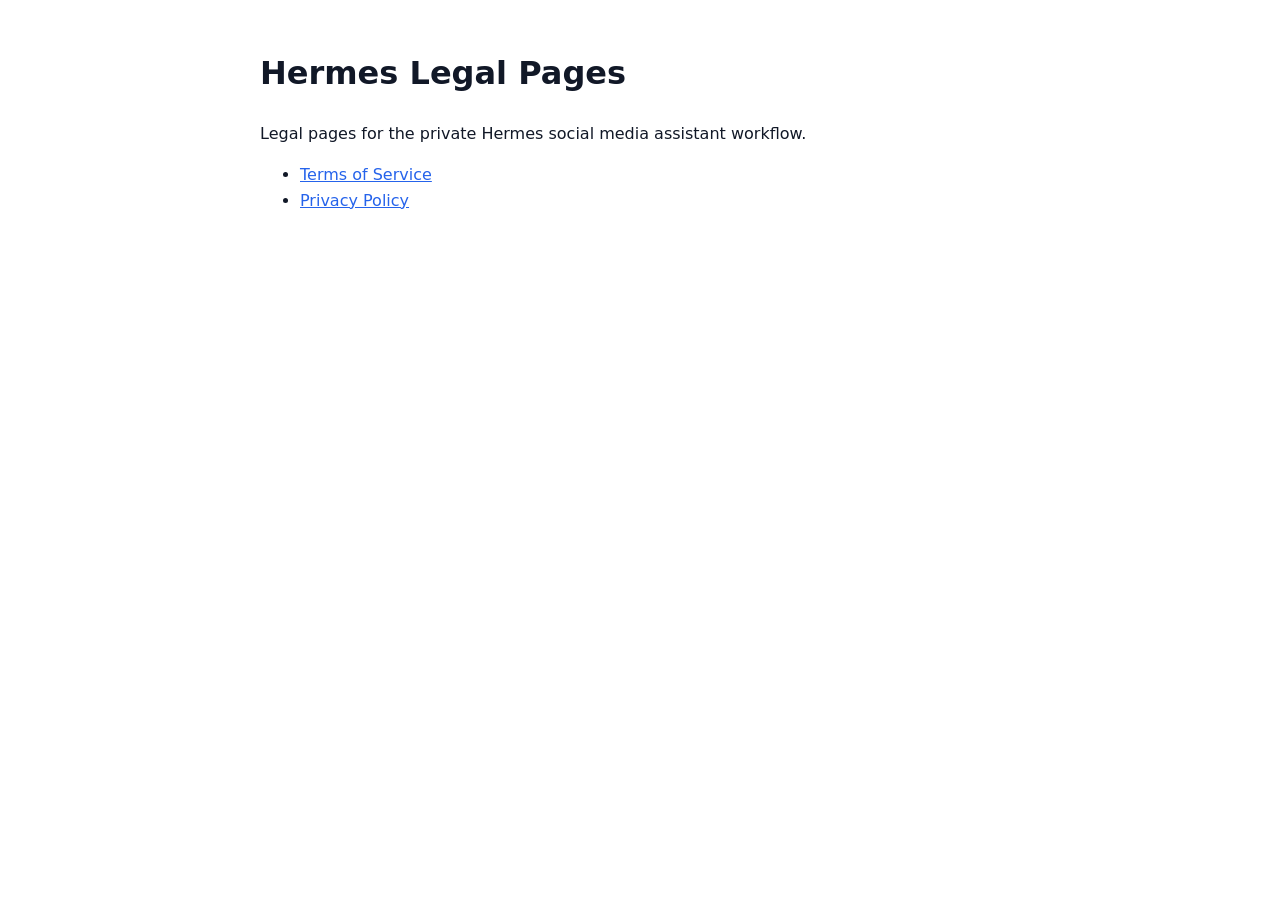
==== index.html @ e9b4ffcf "Add Hermes legal pages" ====
<!doctype html>
<html lang="en">
<head>
  <meta charset="utf-8">
  <meta name="viewport" content="width=device-width, initial-scale=1">
  <title>Hermes Legal Pages</title>
  <style>
    body { font-family: system-ui, -apple-system, Segoe UI, Roboto, sans-serif; max-width: 760px; margin: 48px auto; padding: 0 20px; line-height: 1.6; color: #111827; }
    a { color: #2563eb; }
  </style>
</head>
<body>
  <h1>Hermes Legal Pages</h1>
  <p>Legal pages for the private Hermes social media assistant workflow.</p>
  <ul>
    <li><a href="./terms.html">Terms of Service</a></li>
    <li><a href="./privacy.html">Privacy Policy</a></li>
  </ul>
</body>
</html>
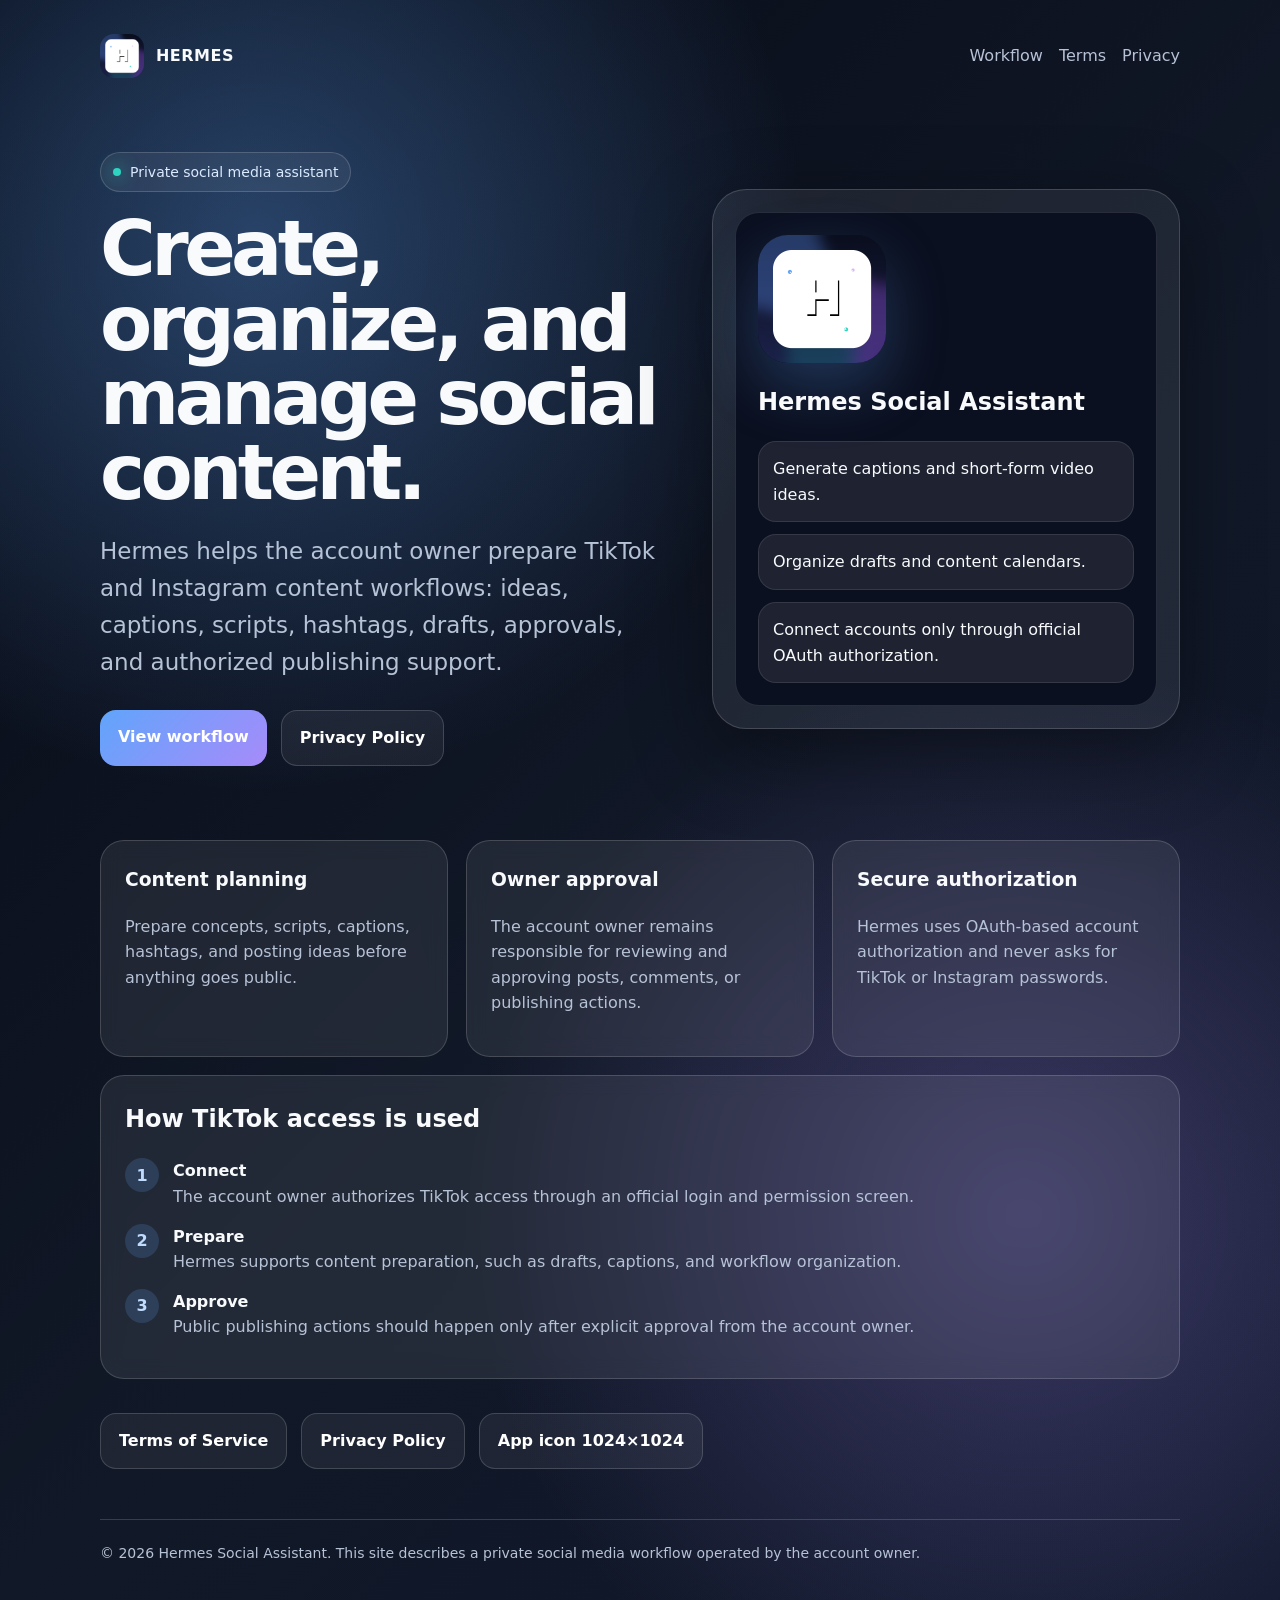
==== commit 0060b2ed: "Build Hermes Social Assistant landing page" ====
--- a/index.html
+++ b/index.html
@@ -3,18 +3,61 @@
 <head>
   <meta charset="utf-8">
   <meta name="viewport" content="width=device-width, initial-scale=1">
-  <title>Hermes Legal Pages</title>
+  <meta name="description" content="Hermes Social Assistant helps the account owner prepare, organize, and manage social media content workflows for TikTok and Instagram.">
+  <title>Hermes Social Assistant</title>
   <style>
-    body { font-family: system-ui, -apple-system, Segoe UI, Roboto, sans-serif; max-width: 760px; margin: 48px auto; padding: 0 20px; line-height: 1.6; color: #111827; }
-    a { color: #2563eb; }
+    :root { color-scheme: dark; --bg:#070b16; --card:rgba(255,255,255,.08); --line:rgba(255,255,255,.16); --text:#f8fafc; --muted:#b6c2d6; --blue:#60a5fa; --violet:#a78bfa; --teal:#2dd4bf; }
+    *{box-sizing:border-box} body{margin:0;font-family:Inter,ui-sans-serif,system-ui,-apple-system,Segoe UI,Roboto,Arial,sans-serif;background:radial-gradient(circle at 20% 15%,rgba(96,165,250,.35),transparent 32%),radial-gradient(circle at 80% 75%,rgba(167,139,250,.28),transparent 35%),linear-gradient(135deg,#070b16 0%,#111827 55%,#0f172a 100%);color:var(--text);line-height:1.6;min-height:100vh}
+    .wrap{max-width:1120px;margin:0 auto;padding:34px 20px 56px}.nav{display:flex;align-items:center;justify-content:space-between;gap:18px}.brand{display:flex;align-items:center;gap:12px;font-weight:800;letter-spacing:.03em}.brand img{width:44px;height:44px;border-radius:14px}.links{display:flex;gap:16px;flex-wrap:wrap}.links a{color:var(--muted);text-decoration:none}.links a:hover{color:white}.hero{display:grid;grid-template-columns:1.1fr .9fr;gap:40px;align-items:center;padding:74px 0 54px}.badge{display:inline-flex;align-items:center;gap:9px;padding:8px 12px;border:1px solid var(--line);border-radius:999px;background:rgba(255,255,255,.06);color:#dbeafe;font-size:14px}.dot{width:8px;height:8px;background:var(--teal);border-radius:50%;box-shadow:0 0 18px var(--teal)}h1{font-size:clamp(42px,7vw,76px);line-height:.98;margin:20px 0 18px;letter-spacing:-.06em}.lead{font-size:clamp(18px,2.4vw,23px);color:var(--muted);max-width:680px}.cta{display:flex;gap:14px;flex-wrap:wrap;margin-top:30px}.btn{display:inline-block;text-decoration:none;border-radius:16px;padding:14px 18px;font-weight:800}.primary{background:linear-gradient(135deg,var(--blue),var(--violet));color:white}.secondary{border:1px solid var(--line);color:white;background:rgba(255,255,255,.06)}.phone{padding:22px;border:1px solid var(--line);background:rgba(255,255,255,.07);border-radius:34px;box-shadow:0 24px 80px rgba(0,0,0,.38)}.screen{border-radius:24px;background:#0b1020;padding:22px;border:1px solid rgba(255,255,255,.12)}.icon{width:128px;height:128px;border-radius:30px;display:block;margin-bottom:18px;box-shadow:0 24px 60px rgba(96,165,250,.25)}.mini{display:grid;gap:12px}.bubble{background:rgba(255,255,255,.08);border:1px solid rgba(255,255,255,.10);padding:14px;border-radius:18px}.grid{display:grid;grid-template-columns:repeat(3,1fr);gap:18px;margin-top:20px}.card{border:1px solid var(--line);background:var(--card);border-radius:24px;padding:24px;backdrop-filter:blur(10px)}.card h2,.card h3{margin-top:0}.muted{color:var(--muted)}.steps{counter-reset:step}.step{display:flex;gap:14px;margin:14px 0}.num{flex:0 0 34px;height:34px;border-radius:50%;background:rgba(96,165,250,.18);display:grid;place-items:center;color:#bfdbfe;font-weight:900}.legal{margin-top:34px;display:flex;gap:14px;flex-wrap:wrap}.footer{border-top:1px solid var(--line);margin-top:50px;padding-top:22px;color:var(--muted);font-size:14px}@media(max-width:820px){.hero{grid-template-columns:1fr;padding-top:44px}.grid{grid-template-columns:1fr}.nav{align-items:flex-start;flex-direction:column}h1{font-size:44px}}
   </style>
 </head>
 <body>
-  <h1>Hermes Legal Pages</h1>
-  <p>Legal pages for the private Hermes social media assistant workflow.</p>
-  <ul>
-    <li><a href="./terms.html">Terms of Service</a></li>
-    <li><a href="./privacy.html">Privacy Policy</a></li>
-  </ul>
+  <div class="wrap">
+    <nav class="nav">
+      <div class="brand"><img src="./hermes-app-icon-1024.png" alt="Hermes icon"> HERMES</div>
+      <div class="links"><a href="#workflow">Workflow</a><a href="./hermes-terms.html">Terms</a><a href="./hermes-privacy.html">Privacy</a></div>
+    </nav>
+    <main class="hero">
+      <section>
+        <div class="badge"><span class="dot"></span> Private social media assistant</div>
+        <h1>Create, organize, and manage social content.</h1>
+        <p class="lead">Hermes helps the account owner prepare TikTok and Instagram content workflows: ideas, captions, scripts, hashtags, drafts, approvals, and authorized publishing support.</p>
+        <div class="cta">
+          <a class="btn primary" href="#workflow">View workflow</a>
+          <a class="btn secondary" href="./hermes-privacy.html">Privacy Policy</a>
+        </div>
+      </section>
+      <aside class="phone" aria-label="Hermes app preview">
+        <div class="screen">
+          <img class="icon" src="./hermes-app-icon-1024.png" alt="Hermes app icon">
+          <h2>Hermes Social Assistant</h2>
+          <div class="mini">
+            <div class="bubble">Generate captions and short-form video ideas.</div>
+            <div class="bubble">Organize drafts and content calendars.</div>
+            <div class="bubble">Connect accounts only through official OAuth authorization.</div>
+          </div>
+        </div>
+      </aside>
+    </main>
+    <section class="grid" id="workflow">
+      <article class="card"><h3>Content planning</h3><p class="muted">Prepare concepts, scripts, captions, hashtags, and posting ideas before anything goes public.</p></article>
+      <article class="card"><h3>Owner approval</h3><p class="muted">The account owner remains responsible for reviewing and approving posts, comments, or publishing actions.</p></article>
+      <article class="card"><h3>Secure authorization</h3><p class="muted">Hermes uses OAuth-based account authorization and never asks for TikTok or Instagram passwords.</p></article>
+    </section>
+    <section class="card" style="margin-top:18px">
+      <h2>How TikTok access is used</h2>
+      <div class="steps">
+        <div class="step"><div class="num">1</div><div><strong>Connect</strong><br><span class="muted">The account owner authorizes TikTok access through an official login and permission screen.</span></div></div>
+        <div class="step"><div class="num">2</div><div><strong>Prepare</strong><br><span class="muted">Hermes supports content preparation, such as drafts, captions, and workflow organization.</span></div></div>
+        <div class="step"><div class="num">3</div><div><strong>Approve</strong><br><span class="muted">Public publishing actions should happen only after explicit approval from the account owner.</span></div></div>
+      </div>
+    </section>
+    <div class="legal">
+      <a class="btn secondary" href="./hermes-terms.html">Terms of Service</a>
+      <a class="btn secondary" href="./hermes-privacy.html">Privacy Policy</a>
+      <a class="btn secondary" href="./hermes-app-icon-1024.png">App icon 1024×1024</a>
+    </div>
+    <footer class="footer">© 2026 Hermes Social Assistant. This site describes a private social media workflow operated by the account owner.</footer>
+  </div>
 </body>
 </html>
